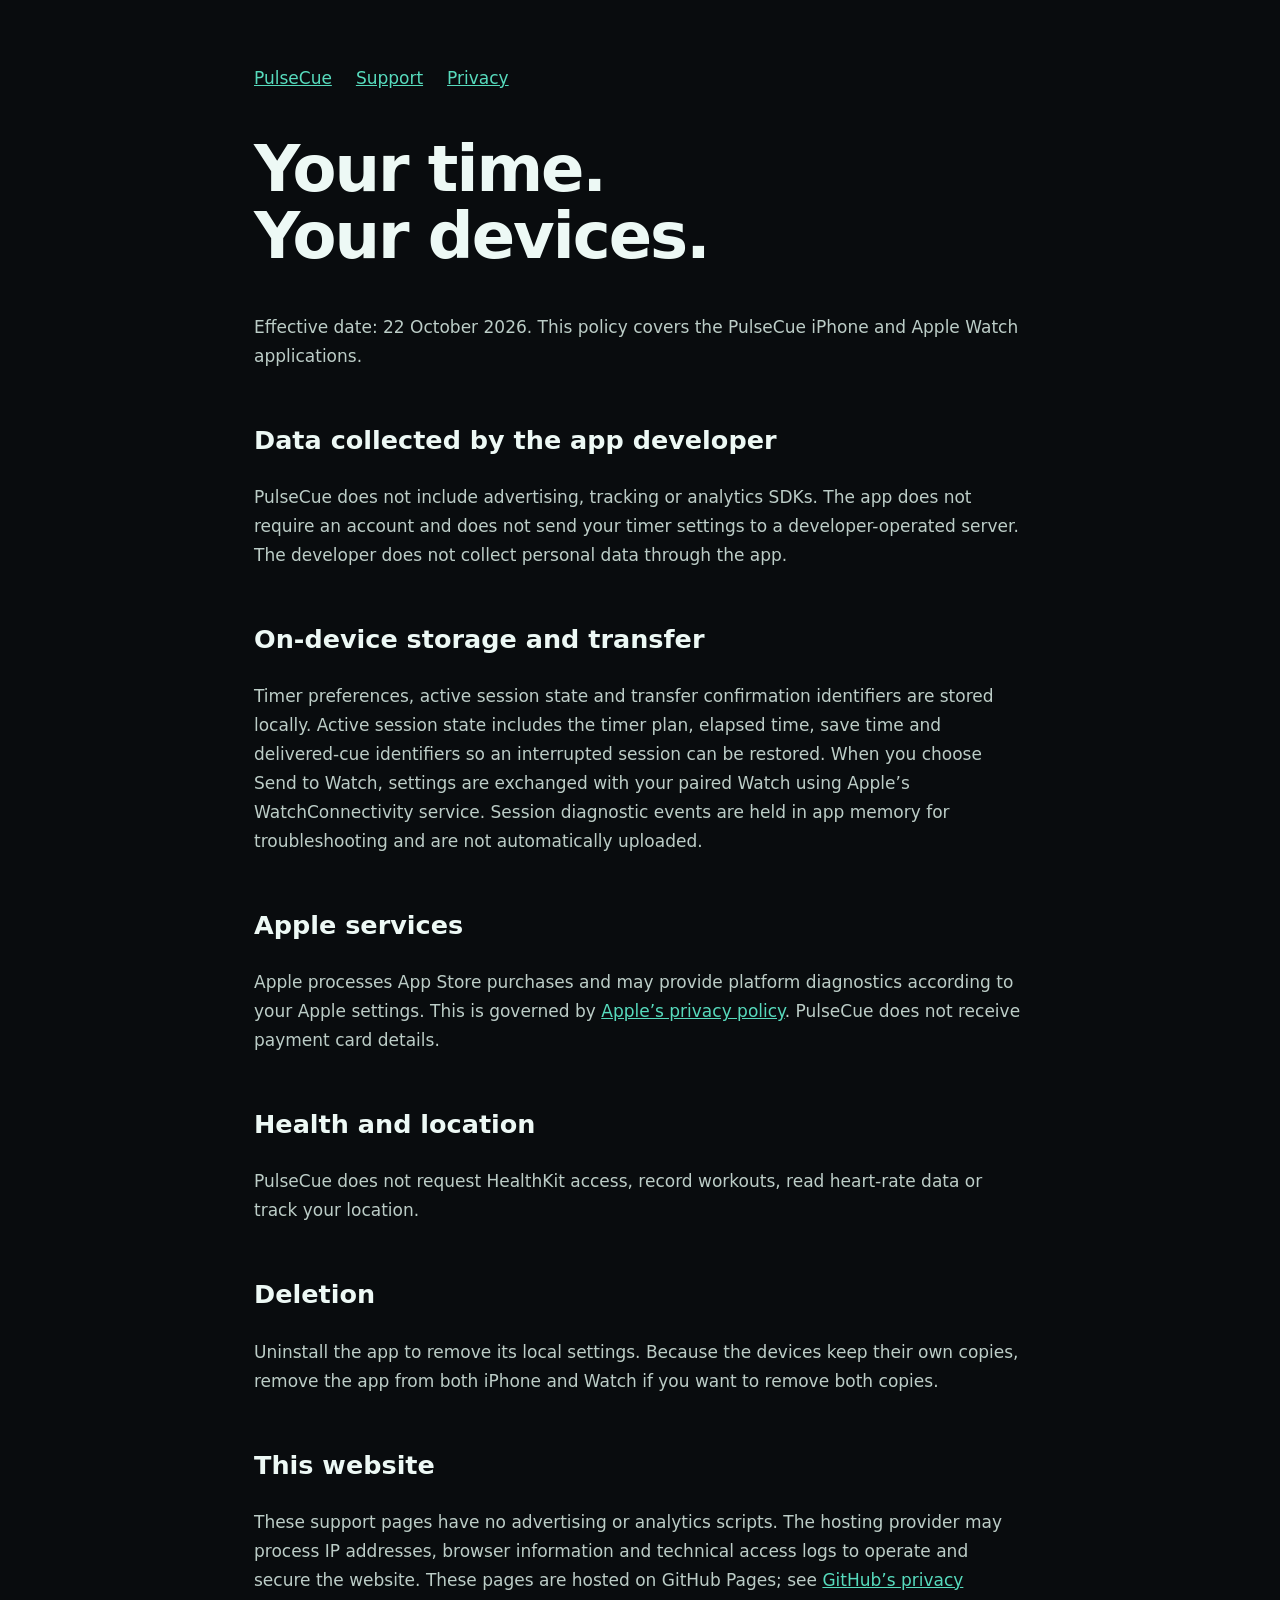
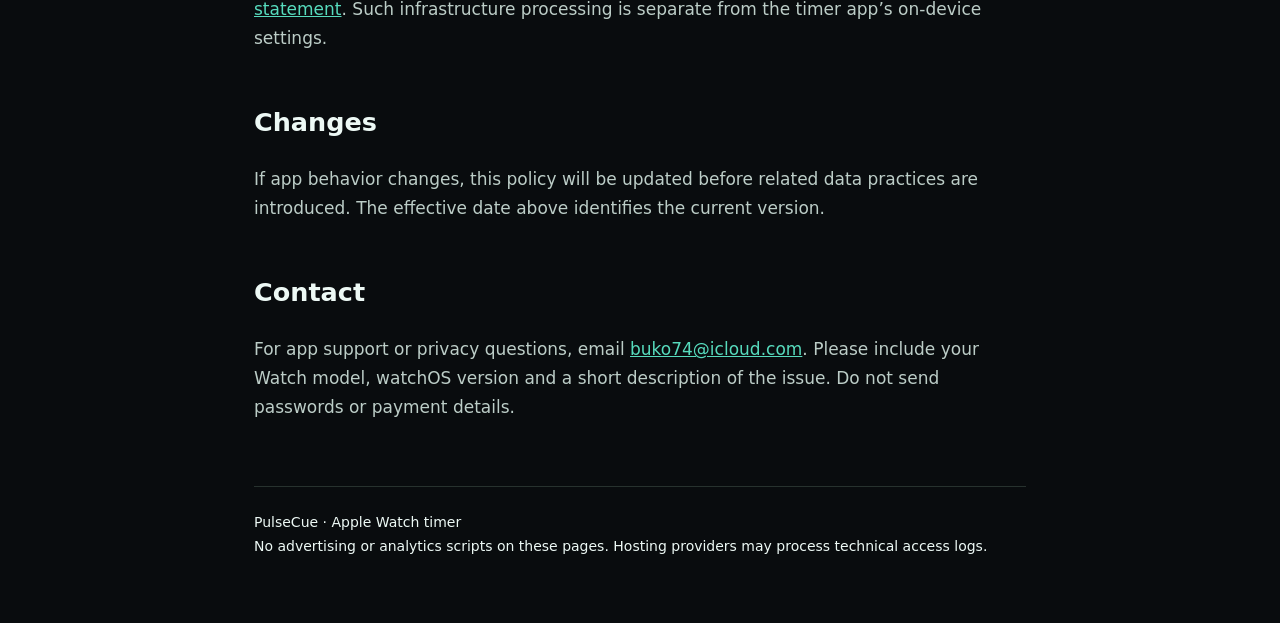
==== privacy.html @ 67a8d963 "Publish PulseCue support and privacy pages" ====
<!doctype html><html lang="en"><meta charset="utf-8"><meta name="viewport" content="width=device-width,initial-scale=1"><title>Privacy policy · PulseCue</title><meta name="description" content="PulseCue Apple Watch timer support and privacy information."><link rel="stylesheet" href="style.css"><main><nav><a href="./">PulseCue</a><a href="support.html">Support</a><a href="privacy.html">Privacy</a></nav><h1>Your time.<br>Your devices.</h1><p>Effective date: 22 October 2026. This policy covers the PulseCue iPhone and Apple Watch applications.</p><h2>Data collected by the app developer</h2><p>PulseCue does not include advertising, tracking or analytics SDKs. The app does not require an account and does not send your timer settings to a developer-operated server. The developer does not collect personal data through the app.</p><h2>On-device storage and transfer</h2><p>Timer preferences, active session state and transfer confirmation identifiers are stored locally. Active session state includes the timer plan, elapsed time, save time and delivered-cue identifiers so an interrupted session can be restored. When you choose Send to Watch, settings are exchanged with your paired Watch using Apple’s WatchConnectivity service. Session diagnostic events are held in app memory for troubleshooting and are not automatically uploaded.</p><h2>Apple services</h2><p>Apple processes App Store purchases and may provide platform diagnostics according to your Apple settings. This is governed by <a href="https://www.apple.com/legal/privacy/">Apple’s privacy policy</a>. PulseCue does not receive payment card details.</p><h2>Health and location</h2><p>PulseCue does not request HealthKit access, record workouts, read heart-rate data or track your location.</p><h2>Deletion</h2><p>Uninstall the app to remove its local settings. Because the devices keep their own copies, remove the app from both iPhone and Watch if you want to remove both copies.</p><h2>This website</h2><p>These support pages have no advertising or analytics scripts. The hosting provider may process IP addresses, browser information and technical access logs to operate and secure the website. These pages are hosted on GitHub Pages; see <a href="https://docs.github.com/site-policy/privacy-policies/github-privacy-statement">GitHub’s privacy statement</a>. Such infrastructure processing is separate from the timer app’s on-device settings.</p><h2>Changes</h2><p>If app behavior changes, this policy will be updated before related data practices are introduced. The effective date above identifies the current version.</p><h2>Contact</h2><p>For app support or privacy questions, email <a href="mailto:buko74@icloud.com">buko74@icloud.com</a>. Please include your Watch model, watchOS version and a short description of the issue. Do not send passwords or payment details.</p><footer>PulseCue · Apple Watch timer<br>No advertising or analytics scripts on these pages. Hosting providers may process technical access logs.</footer></main></html>
---- style.css ----
*{box-sizing:border-box}body{margin:0;background:#090c0e;color:#edf9f5;font:17px/1.7 system-ui,sans-serif}main{max-width:820px;margin:auto;padding:64px 24px}nav{display:flex;gap:24px;flex-wrap:wrap}a{color:#57dbbd}h1{font-size:clamp(36px,6vw,64px);line-height:1.05;letter-spacing:-2px}h2{margin-top:48px}p,li{color:#bccdc7}img{width:84px;border-radius:22px}footer{border-top:1px solid #27322e;margin-top:64px;padding-top:24px;font-size:14px}summary{cursor:pointer;font-weight:600}details{padding:20px 0;border-bottom:1px solid #27322e}
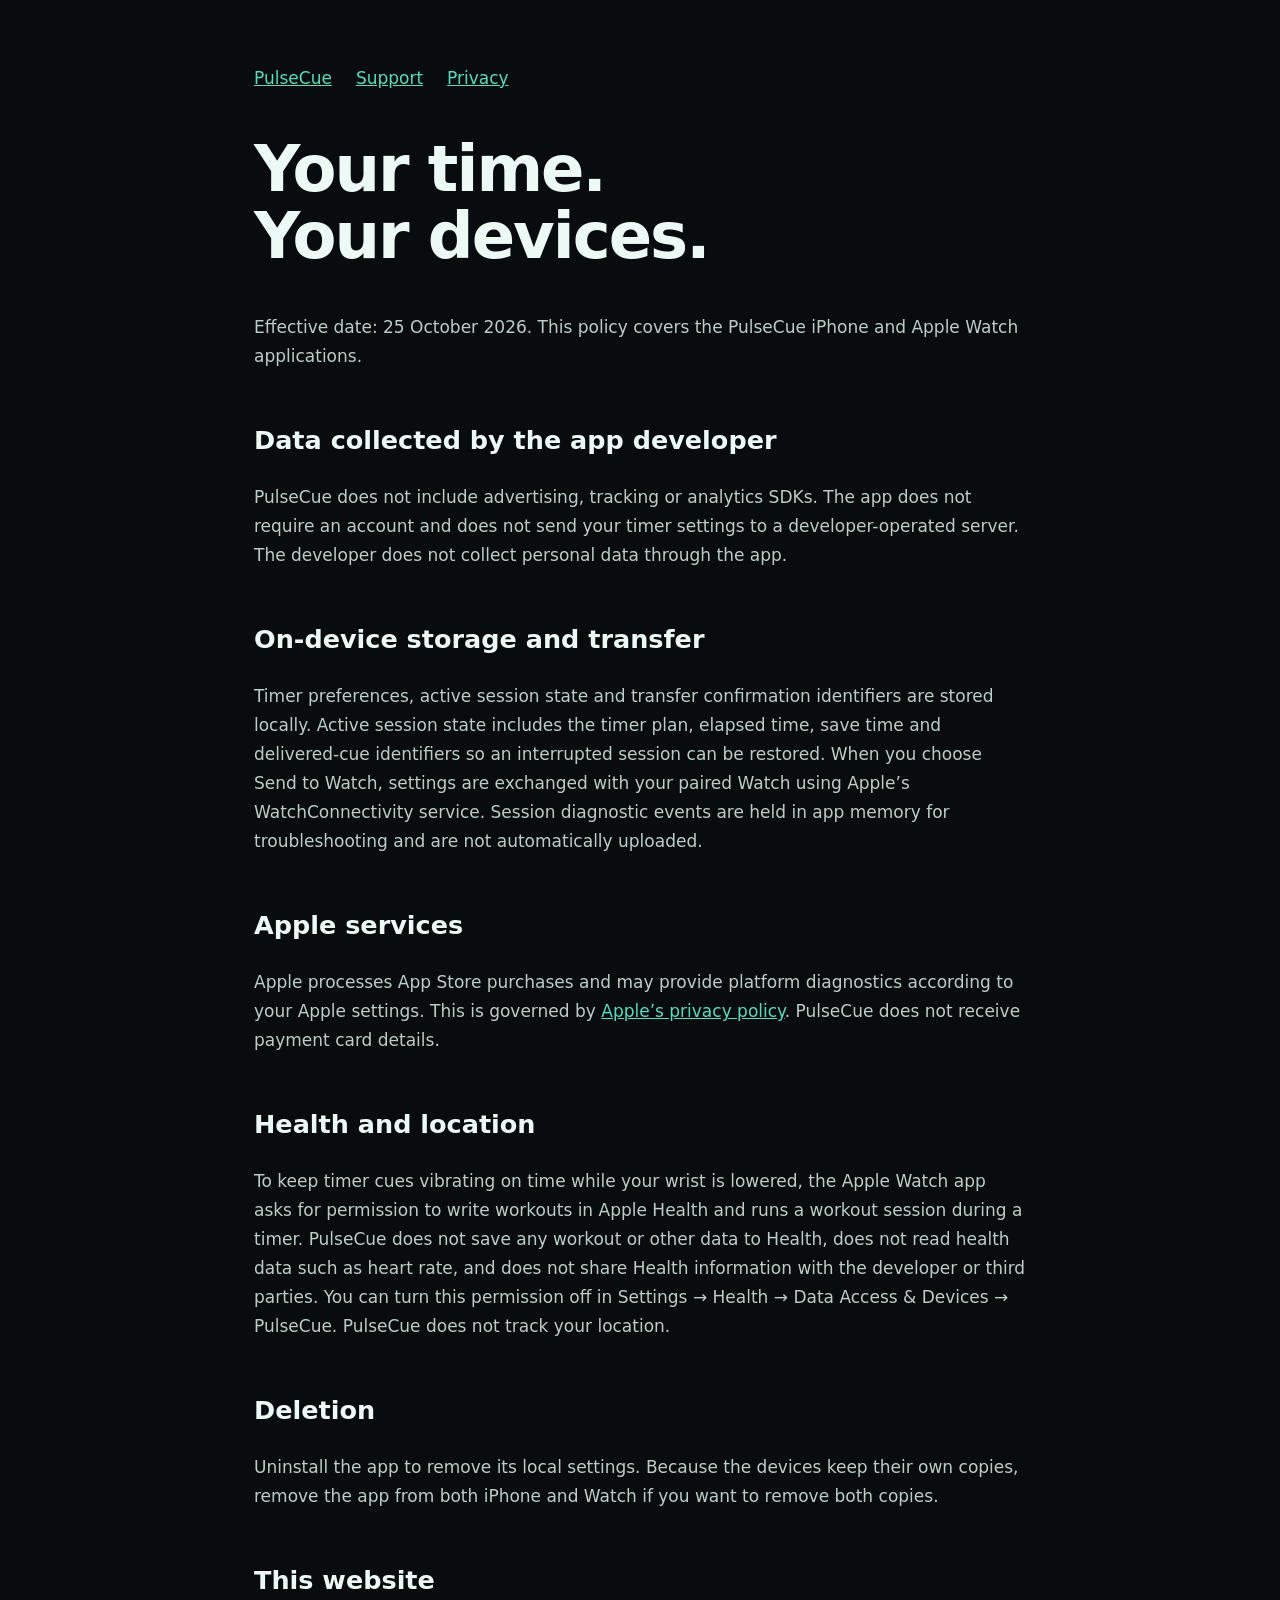
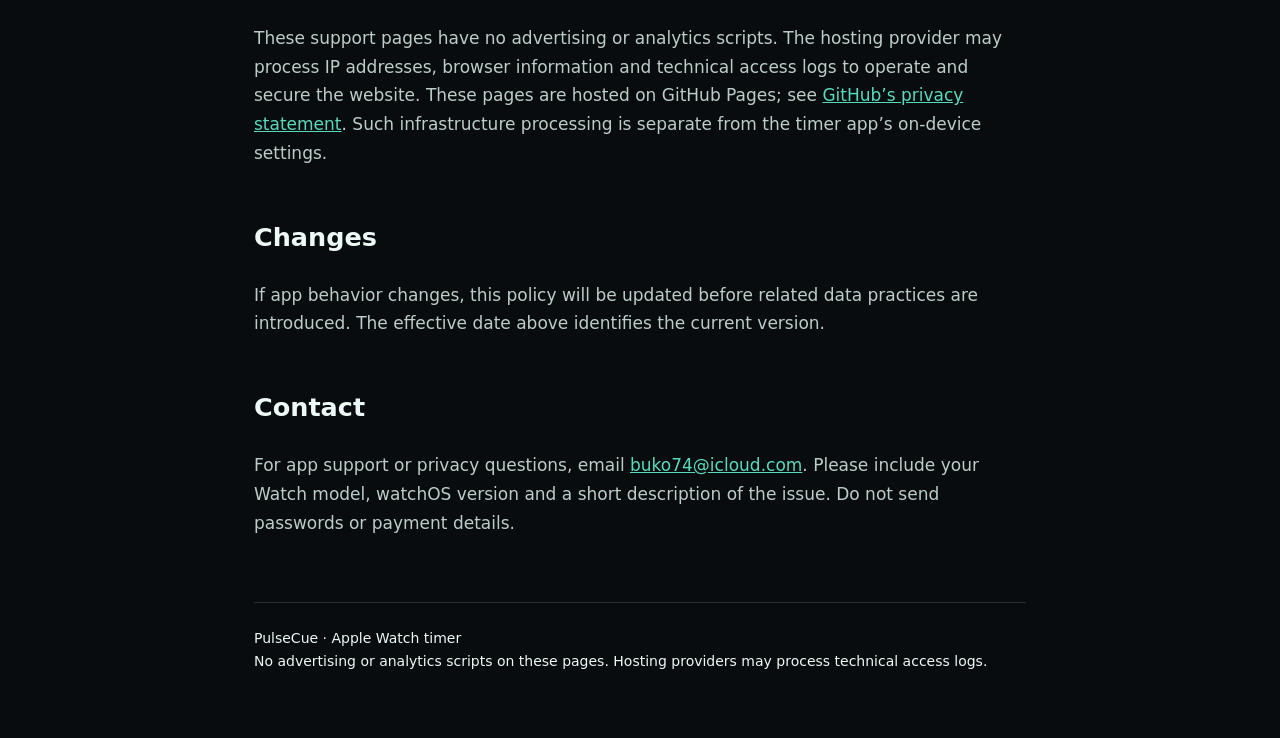
==== commit 84bcd543: "Describe workout session and Health access for wrist-down cues" ====
--- a/privacy.html
+++ b/privacy.html
@@ -1 +1 @@
-<!doctype html><html lang="en"><meta charset="utf-8"><meta name="viewport" content="width=device-width,initial-scale=1"><title>Privacy policy · PulseCue</title><meta name="description" content="PulseCue Apple Watch timer support and privacy information."><link rel="stylesheet" href="style.css"><main><nav><a href="./">PulseCue</a><a href="support.html">Support</a><a href="privacy.html">Privacy</a></nav><h1>Your time.<br>Your devices.</h1><p>Effective date: 22 October 2026. This policy covers the PulseCue iPhone and Apple Watch applications.</p><h2>Data collected by the app developer</h2><p>PulseCue does not include advertising, tracking or analytics SDKs. The app does not require an account and does not send your timer settings to a developer-operated server. The developer does not collect personal data through the app.</p><h2>On-device storage and transfer</h2><p>Timer preferences, active session state and transfer confirmation identifiers are stored locally. Active session state includes the timer plan, elapsed time, save time and delivered-cue identifiers so an interrupted session can be restored. When you choose Send to Watch, settings are exchanged with your paired Watch using Apple’s WatchConnectivity service. Session diagnostic events are held in app memory for troubleshooting and are not automatically uploaded.</p><h2>Apple services</h2><p>Apple processes App Store purchases and may provide platform diagnostics according to your Apple settings. This is governed by <a href="https://www.apple.com/legal/privacy/">Apple’s privacy policy</a>. PulseCue does not receive payment card details.</p><h2>Health and location</h2><p>PulseCue does not request HealthKit access, record workouts, read heart-rate data or track your location.</p><h2>Deletion</h2><p>Uninstall the app to remove its local settings. Because the devices keep their own copies, remove the app from both iPhone and Watch if you want to remove both copies.</p><h2>This website</h2><p>These support pages have no advertising or analytics scripts. The hosting provider may process IP addresses, browser information and technical access logs to operate and secure the website. These pages are hosted on GitHub Pages; see <a href="https://docs.github.com/site-policy/privacy-policies/github-privacy-statement">GitHub’s privacy statement</a>. Such infrastructure processing is separate from the timer app’s on-device settings.</p><h2>Changes</h2><p>If app behavior changes, this policy will be updated before related data practices are introduced. The effective date above identifies the current version.</p><h2>Contact</h2><p>For app support or privacy questions, email <a href="mailto:buko74@icloud.com">buko74@icloud.com</a>. Please include your Watch model, watchOS version and a short description of the issue. Do not send passwords or payment details.</p><footer>PulseCue · Apple Watch timer<br>No advertising or analytics scripts on these pages. Hosting providers may process technical access logs.</footer></main></html>+<!doctype html><html lang="en"><meta charset="utf-8"><meta name="viewport" content="width=device-width,initial-scale=1"><title>Privacy policy · PulseCue</title><meta name="description" content="PulseCue Apple Watch timer support and privacy information."><link rel="stylesheet" href="style.css"><main><nav><a href="./">PulseCue</a><a href="support.html">Support</a><a href="privacy.html">Privacy</a></nav><h1>Your time.<br>Your devices.</h1><p>Effective date: 25 October 2026. This policy covers the PulseCue iPhone and Apple Watch applications.</p><h2>Data collected by the app developer</h2><p>PulseCue does not include advertising, tracking or analytics SDKs. The app does not require an account and does not send your timer settings to a developer-operated server. The developer does not collect personal data through the app.</p><h2>On-device storage and transfer</h2><p>Timer preferences, active session state and transfer confirmation identifiers are stored locally. Active session state includes the timer plan, elapsed time, save time and delivered-cue identifiers so an interrupted session can be restored. When you choose Send to Watch, settings are exchanged with your paired Watch using Apple’s WatchConnectivity service. Session diagnostic events are held in app memory for troubleshooting and are not automatically uploaded.</p><h2>Apple services</h2><p>Apple processes App Store purchases and may provide platform diagnostics according to your Apple settings. This is governed by <a href="https://www.apple.com/legal/privacy/">Apple’s privacy policy</a>. PulseCue does not receive payment card details.</p><h2>Health and location</h2><p>To keep timer cues vibrating on time while your wrist is lowered, the Apple Watch app asks for permission to write workouts in Apple Health and runs a workout session during a timer. PulseCue does not save any workout or other data to Health, does not read health data such as heart rate, and does not share Health information with the developer or third parties. You can turn this permission off in Settings → Health → Data Access &amp; Devices → PulseCue. PulseCue does not track your location.</p><h2>Deletion</h2><p>Uninstall the app to remove its local settings. Because the devices keep their own copies, remove the app from both iPhone and Watch if you want to remove both copies.</p><h2>This website</h2><p>These support pages have no advertising or analytics scripts. The hosting provider may process IP addresses, browser information and technical access logs to operate and secure the website. These pages are hosted on GitHub Pages; see <a href="https://docs.github.com/site-policy/privacy-policies/github-privacy-statement">GitHub’s privacy statement</a>. Such infrastructure processing is separate from the timer app’s on-device settings.</p><h2>Changes</h2><p>If app behavior changes, this policy will be updated before related data practices are introduced. The effective date above identifies the current version.</p><h2>Contact</h2><p>For app support or privacy questions, email <a href="mailto:buko74@icloud.com">buko74@icloud.com</a>. Please include your Watch model, watchOS version and a short description of the issue. Do not send passwords or payment details.</p><footer>PulseCue · Apple Watch timer<br>No advertising or analytics scripts on these pages. Hosting providers may process technical access logs.</footer></main></html>
